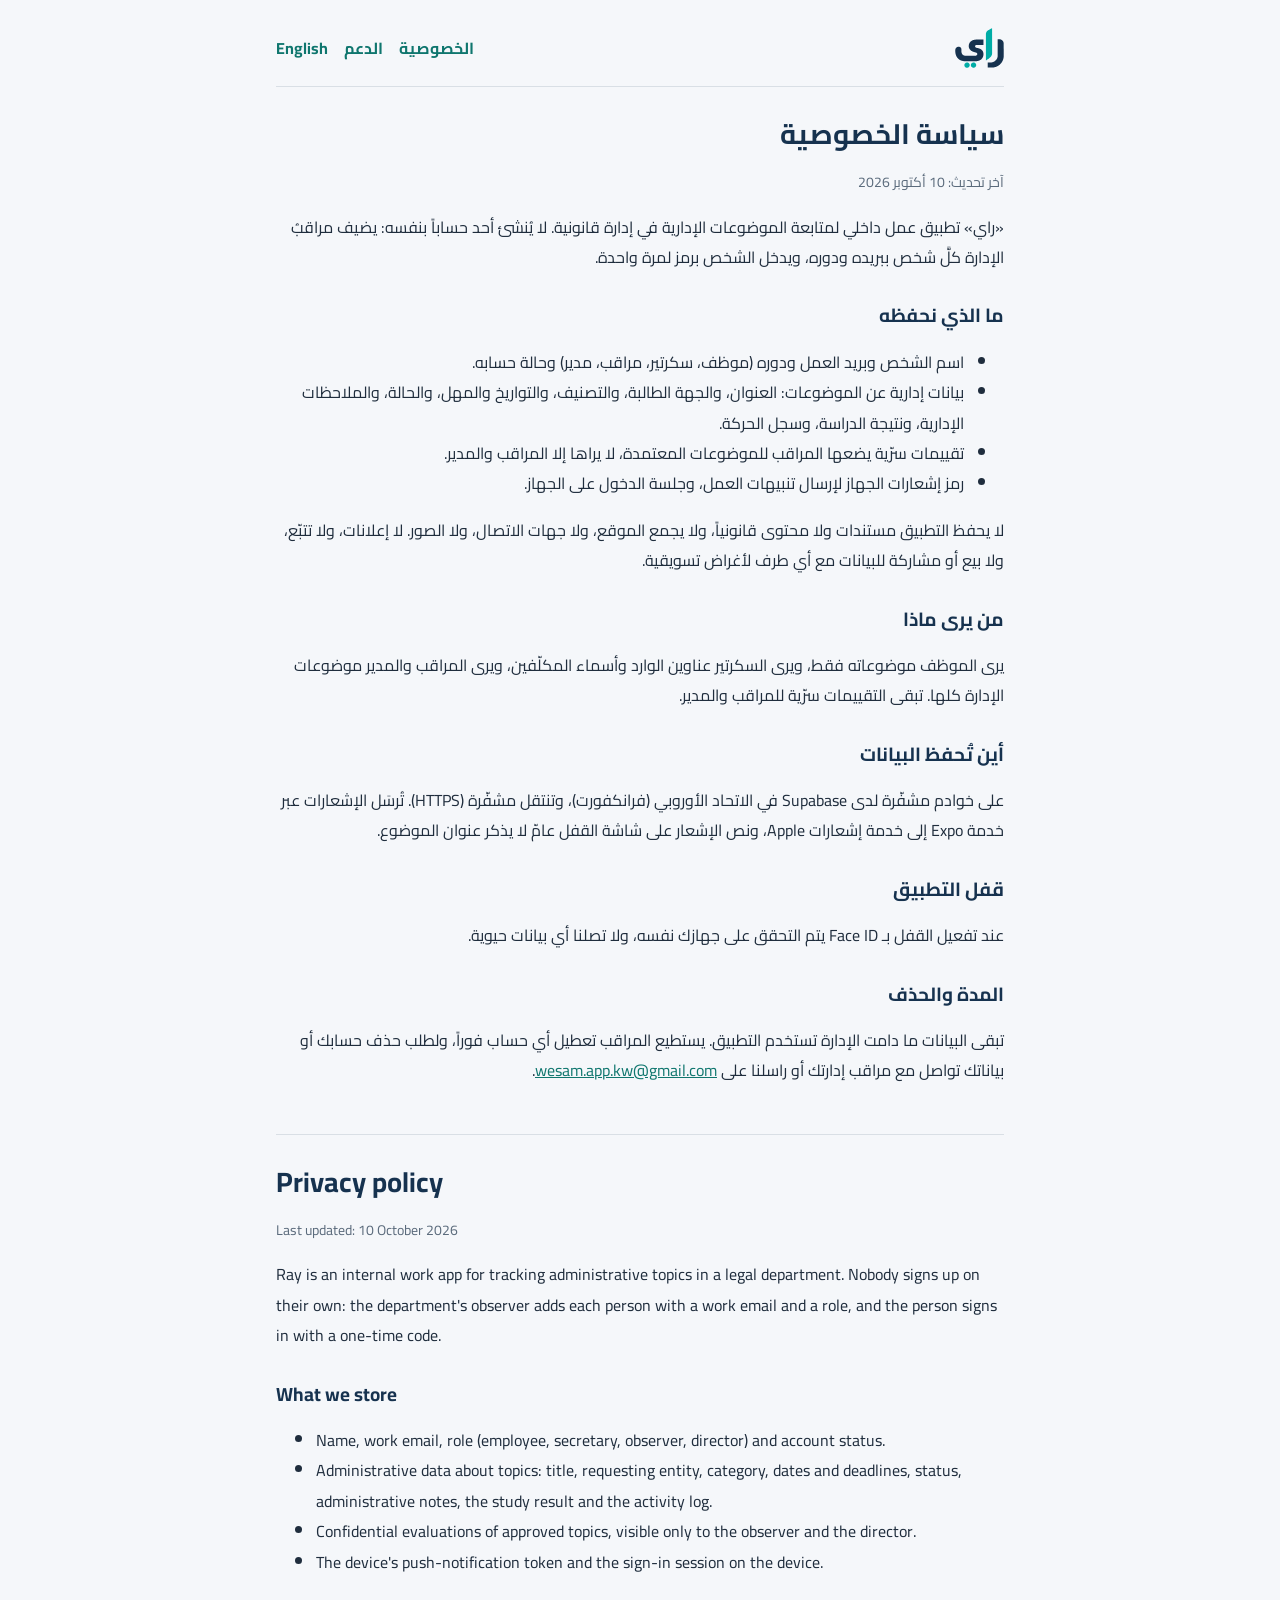
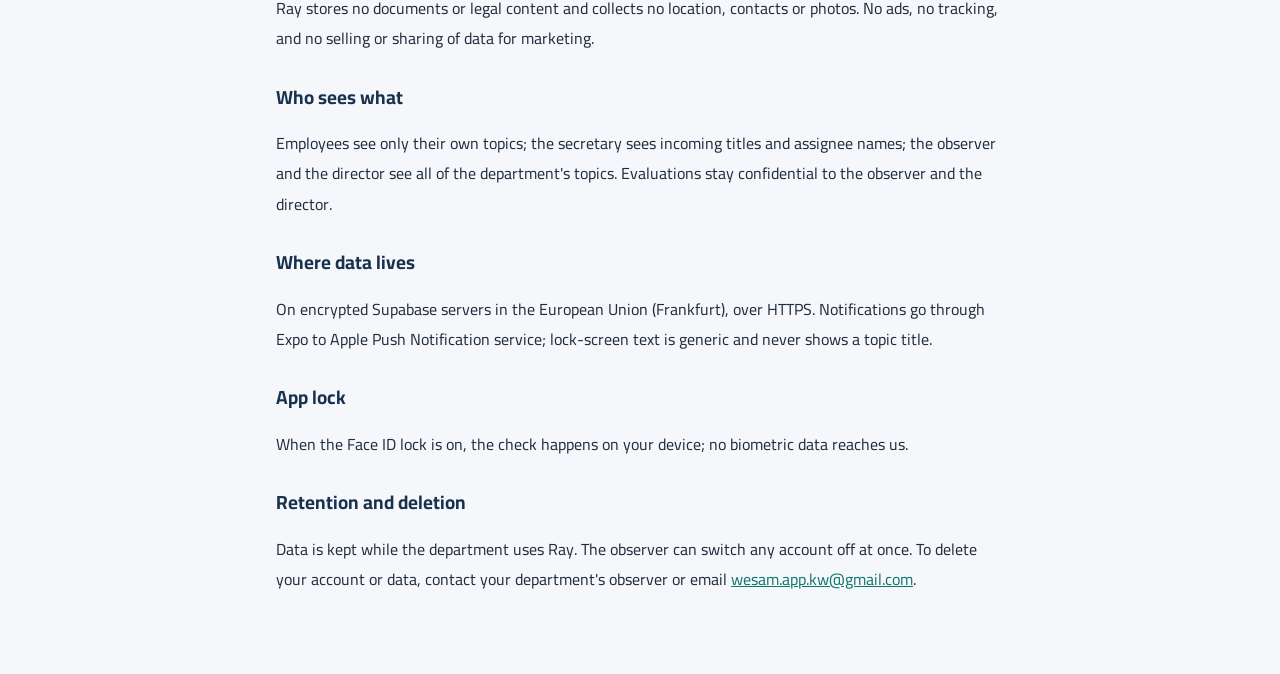
==== privacy.html @ 756445d2 "docs: راي privacy policy and support pages" ====
<!doctype html>
<html lang="ar" dir="rtl">
<head>
<meta charset="utf-8">
<meta name="viewport" content="width=device-width,initial-scale=1">
<title>سياسة الخصوصية · راي</title>
<link rel="preconnect" href="https://fonts.googleapis.com">
<link rel="stylesheet" href="https://fonts.googleapis.com/css2?family=Cairo:wght@500;700&display=swap">
<link rel="stylesheet" href="style.css">
<link rel="icon" href="icon.png">
</head>
<body>
<div class="wrap">
<header><a href="./"><img src="logo.svg" alt="راي"></a><nav><a href="privacy.html">الخصوصية</a><a href="support.html">الدعم</a><a href="#en">English</a></nav></header>
<h1>سياسة الخصوصية</h1>
<p class="muted">آخر تحديث: 10 أكتوبر 2026</p>
<p>«راي» تطبيق عمل داخلي لمتابعة الموضوعات الإدارية في إدارة قانونية. لا يُنشئ أحد حساباً بنفسه: يضيف مراقبُ الإدارة كلَّ شخص ببريده ودوره، ويدخل الشخص برمز لمرة واحدة.</p>
<h2>ما الذي نحفظه</h2>
<ul>
<li>اسم الشخص وبريد العمل ودوره (موظف، سكرتير، مراقب، مدير) وحالة حسابه.</li>
<li>بيانات إدارية عن الموضوعات: العنوان، والجهة الطالبة، والتصنيف، والتواريخ والمهل، والحالة، والملاحظات الإدارية، ونتيجة الدراسة، وسجل الحركة.</li>
<li>تقييمات سرّية يضعها المراقب للموضوعات المعتمدة، لا يراها إلا المراقب والمدير.</li>
<li>رمز إشعارات الجهاز لإرسال تنبيهات العمل، وجلسة الدخول على الجهاز.</li>
</ul>
<p>لا يحفظ التطبيق مستندات ولا محتوى قانونياً، ولا يجمع الموقع، ولا جهات الاتصال، ولا الصور. لا إعلانات، ولا تتبّع، ولا بيع أو مشاركة للبيانات مع أي طرف لأغراض تسويقية.</p>
<h2>من يرى ماذا</h2>
<p>يرى الموظف موضوعاته فقط، ويرى السكرتير عناوين الوارد وأسماء المكلّفين، ويرى المراقب والمدير موضوعات الإدارة كلها. تبقى التقييمات سرّية للمراقب والمدير.</p>
<h2>أين تُحفظ البيانات</h2>
<p>على خوادم مشفّرة لدى Supabase في الاتحاد الأوروبي (فرانكفورت)، وتنتقل مشفّرة (HTTPS). تُرسَل الإشعارات عبر خدمة Expo إلى خدمة إشعارات Apple، ونص الإشعار على شاشة القفل عامّ لا يذكر عنوان الموضوع.</p>
<h2>قفل التطبيق</h2>
<p>عند تفعيل القفل بـ Face ID يتم التحقق على جهازك نفسه، ولا تصلنا أي بيانات حيوية.</p>
<h2>المدة والحذف</h2>
<p>تبقى البيانات ما دامت الإدارة تستخدم التطبيق. يستطيع المراقب تعطيل أي حساب فوراً، ولطلب حذف حسابك أو بياناتك تواصل مع مراقب إدارتك أو راسلنا على <a href="mailto:wesam.app.kw@gmail.com">wesam.app.kw@gmail.com</a>.</p>
<section class="en" id="en">
<h1>Privacy policy</h1>
<p class="muted">Last updated: 10 October 2026</p>
<p>Ray is an internal work app for tracking administrative topics in a legal department. Nobody signs up on their own: the department's observer adds each person with a work email and a role, and the person signs in with a one-time code.</p>
<h2>What we store</h2>
<ul>
<li>Name, work email, role (employee, secretary, observer, director) and account status.</li>
<li>Administrative data about topics: title, requesting entity, category, dates and deadlines, status, administrative notes, the study result and the activity log.</li>
<li>Confidential evaluations of approved topics, visible only to the observer and the director.</li>
<li>The device's push-notification token and the sign-in session on the device.</li>
</ul>
<p>Ray stores no documents or legal content and collects no location, contacts or photos. No ads, no tracking, and no selling or sharing of data for marketing.</p>
<h2>Who sees what</h2>
<p>Employees see only their own topics; the secretary sees incoming titles and assignee names; the observer and the director see all of the department's topics. Evaluations stay confidential to the observer and the director.</p>
<h2>Where data lives</h2>
<p>On encrypted Supabase servers in the European Union (Frankfurt), over HTTPS. Notifications go through Expo to Apple Push Notification service; lock-screen text is generic and never shows a topic title.</p>
<h2>App lock</h2>
<p>When the Face ID lock is on, the check happens on your device; no biometric data reaches us.</p>
<h2>Retention and deletion</h2>
<p>Data is kept while the department uses Ray. The observer can switch any account off at once. To delete your account or data, contact your department's observer or email <a href="mailto:wesam.app.kw@gmail.com">wesam.app.kw@gmail.com</a>.</p>
</section>
</div>
</body>
</html>
---- style.css ----
:root{--navy:#16324F;--teal:#00ACA6;--petrol:#0F766E;--ink:#1F2D3D;--muted:#5B6B7C;--hair:rgba(22,50,79,.12);--canvas:#F5F7FA}
*{box-sizing:border-box}
body{margin:0;background:var(--canvas);color:var(--ink);font-family:Cairo,-apple-system,'Segoe UI',Tahoma,Arial,sans-serif;line-height:1.9}
.wrap{max-width:760px;margin:0 auto;padding:28px 16px 64px}
header{display:flex;align-items:center;justify-content:space-between;gap:16px;padding-bottom:18px;border-bottom:1px solid var(--hair);margin-bottom:26px}
header img{height:40px;display:block}
nav{display:flex;gap:16px;flex-wrap:wrap}
nav a{color:var(--petrol);text-decoration:none;font-weight:700}
h1{font-size:28px;line-height:1.5;margin:0 0 6px;color:var(--navy)}
h2{font-size:19px;line-height:1.6;margin:28px 0 6px;color:var(--navy)}
p,li{font-size:16px}
.muted{color:var(--muted);font-size:14px}
.card{background:#fff;border-radius:18px;padding:18px 20px;border:1px solid var(--hair);margin:14px 0}
.en{direction:ltr;text-align:left;margin-top:48px;padding-top:26px;border-top:1px solid var(--hair)}
a{color:var(--petrol)}
.hero{text-align:center;padding:36px 0 12px}
.hero img{width:112px;border-radius:26px;box-shadow:0 12px 28px rgba(22,50,79,.16)}
.btns{display:flex;gap:12px;justify-content:center;flex-wrap:wrap;margin-top:20px}
.btn{display:inline-block;padding:11px 22px;border-radius:999px;background:var(--navy);color:#fff;text-decoration:none;font-weight:700}
.btn.line{background:#fff;color:var(--navy);box-shadow:inset 0 0 0 1.5px var(--hair)}
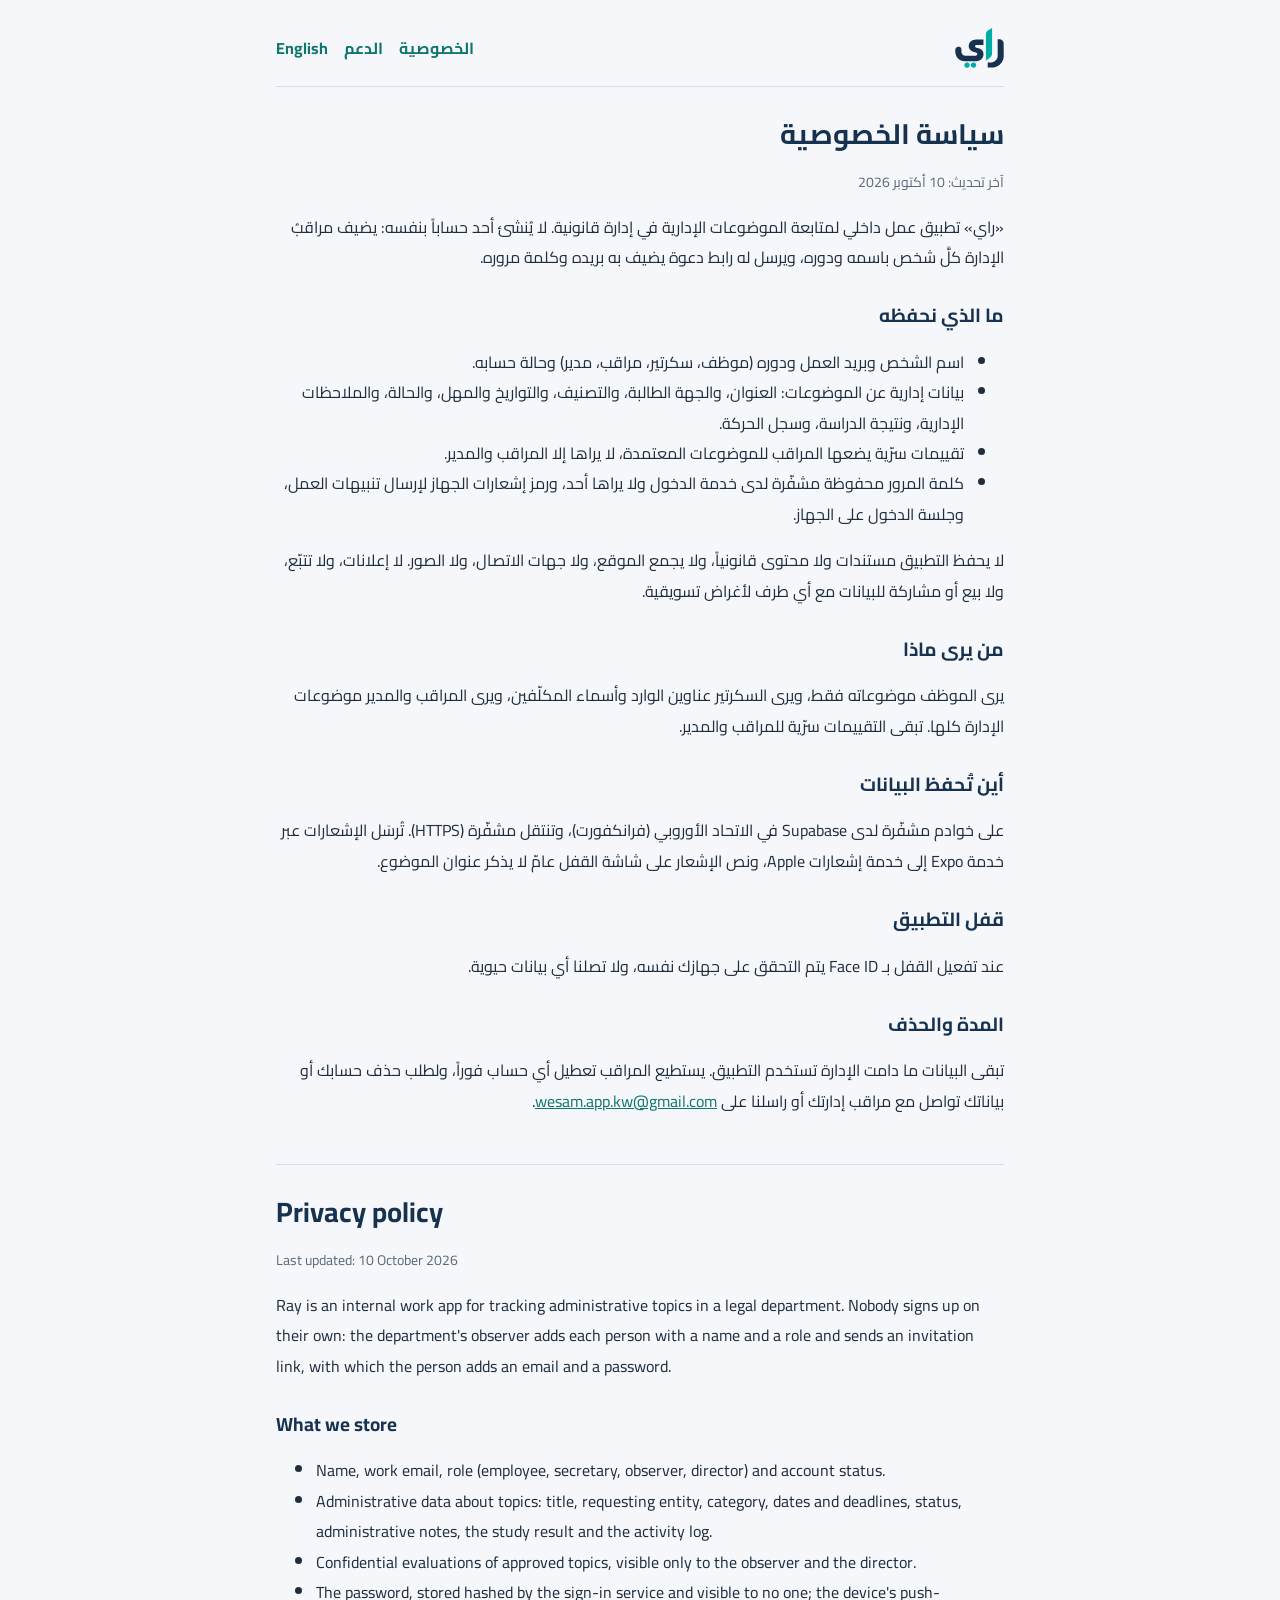
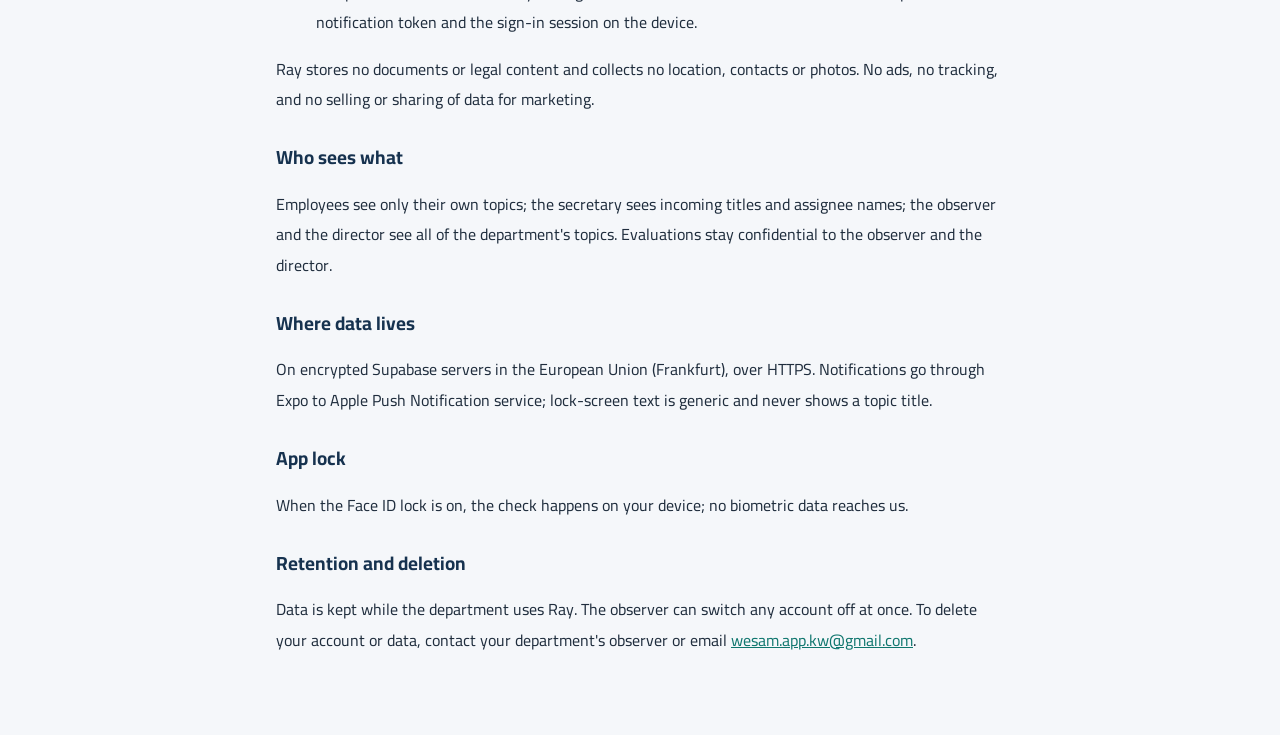
==== commit 34a2a902: "docs: sign-in by invitation link and password" ====
--- a/privacy.html
+++ b/privacy.html
@@ -14,13 +14,13 @@
 <header><a href="./"><img src="logo.svg" alt="راي"></a><nav><a href="privacy.html">الخصوصية</a><a href="support.html">الدعم</a><a href="#en">English</a></nav></header>
 <h1>سياسة الخصوصية</h1>
 <p class="muted">آخر تحديث: 10 أكتوبر 2026</p>
-<p>«راي» تطبيق عمل داخلي لمتابعة الموضوعات الإدارية في إدارة قانونية. لا يُنشئ أحد حساباً بنفسه: يضيف مراقبُ الإدارة كلَّ شخص ببريده ودوره، ويدخل الشخص برمز لمرة واحدة.</p>
+<p>«راي» تطبيق عمل داخلي لمتابعة الموضوعات الإدارية في إدارة قانونية. لا يُنشئ أحد حساباً بنفسه: يضيف مراقبُ الإدارة كلَّ شخص باسمه ودوره، ويرسل له رابط دعوة يضيف به بريده وكلمة مروره.</p>
 <h2>ما الذي نحفظه</h2>
 <ul>
 <li>اسم الشخص وبريد العمل ودوره (موظف، سكرتير، مراقب، مدير) وحالة حسابه.</li>
 <li>بيانات إدارية عن الموضوعات: العنوان، والجهة الطالبة، والتصنيف، والتواريخ والمهل، والحالة، والملاحظات الإدارية، ونتيجة الدراسة، وسجل الحركة.</li>
 <li>تقييمات سرّية يضعها المراقب للموضوعات المعتمدة، لا يراها إلا المراقب والمدير.</li>
-<li>رمز إشعارات الجهاز لإرسال تنبيهات العمل، وجلسة الدخول على الجهاز.</li>
+<li>كلمة المرور محفوظة مشفّرة لدى خدمة الدخول ولا يراها أحد، ورمز إشعارات الجهاز لإرسال تنبيهات العمل، وجلسة الدخول على الجهاز.</li>
 </ul>
 <p>لا يحفظ التطبيق مستندات ولا محتوى قانونياً، ولا يجمع الموقع، ولا جهات الاتصال، ولا الصور. لا إعلانات، ولا تتبّع، ولا بيع أو مشاركة للبيانات مع أي طرف لأغراض تسويقية.</p>
 <h2>من يرى ماذا</h2>
@@ -34,13 +34,13 @@
 <section class="en" id="en">
 <h1>Privacy policy</h1>
 <p class="muted">Last updated: 10 October 2026</p>
-<p>Ray is an internal work app for tracking administrative topics in a legal department. Nobody signs up on their own: the department's observer adds each person with a work email and a role, and the person signs in with a one-time code.</p>
+<p>Ray is an internal work app for tracking administrative topics in a legal department. Nobody signs up on their own: the department's observer adds each person with a name and a role and sends an invitation link, with which the person adds an email and a password.</p>
 <h2>What we store</h2>
 <ul>
 <li>Name, work email, role (employee, secretary, observer, director) and account status.</li>
 <li>Administrative data about topics: title, requesting entity, category, dates and deadlines, status, administrative notes, the study result and the activity log.</li>
 <li>Confidential evaluations of approved topics, visible only to the observer and the director.</li>
-<li>The device's push-notification token and the sign-in session on the device.</li>
+<li>The password, stored hashed by the sign-in service and visible to no one; the device's push-notification token and the sign-in session on the device.</li>
 </ul>
 <p>Ray stores no documents or legal content and collects no location, contacts or photos. No ads, no tracking, and no selling or sharing of data for marketing.</p>
 <h2>Who sees what</h2>
